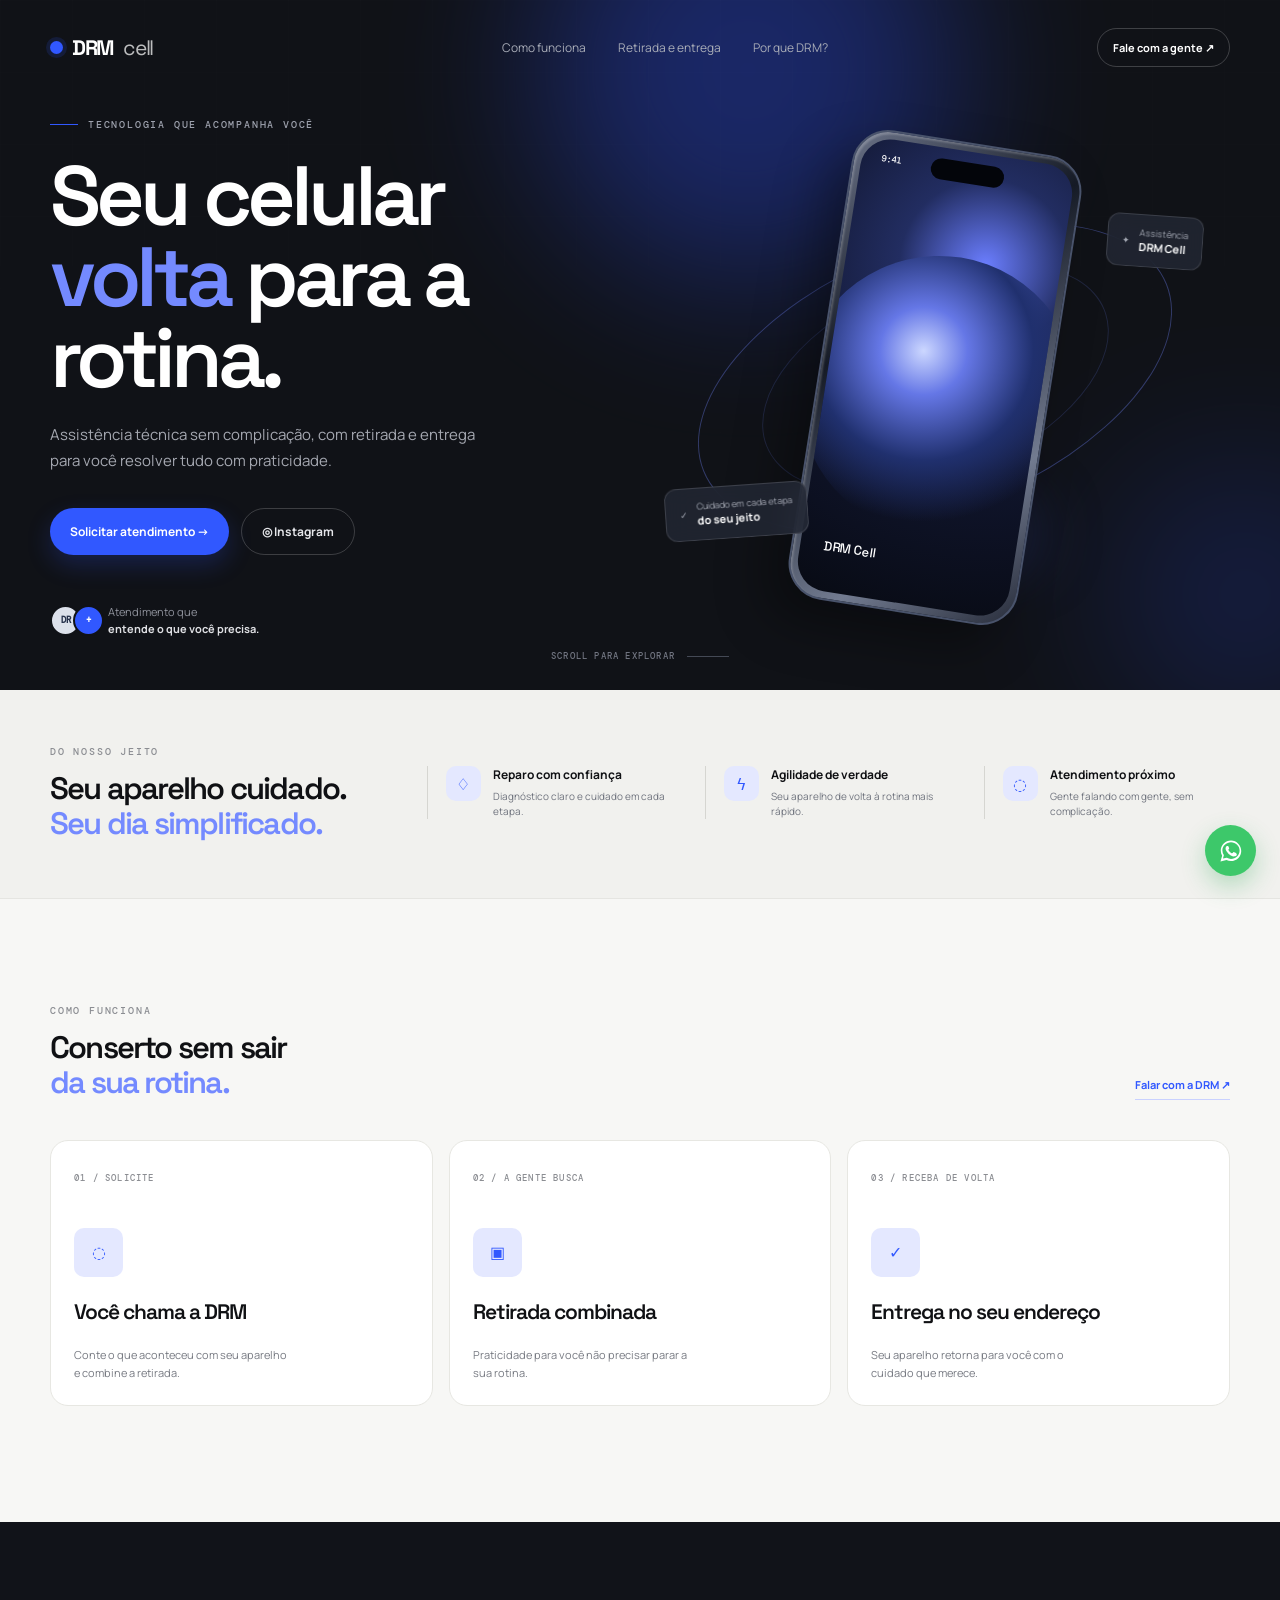
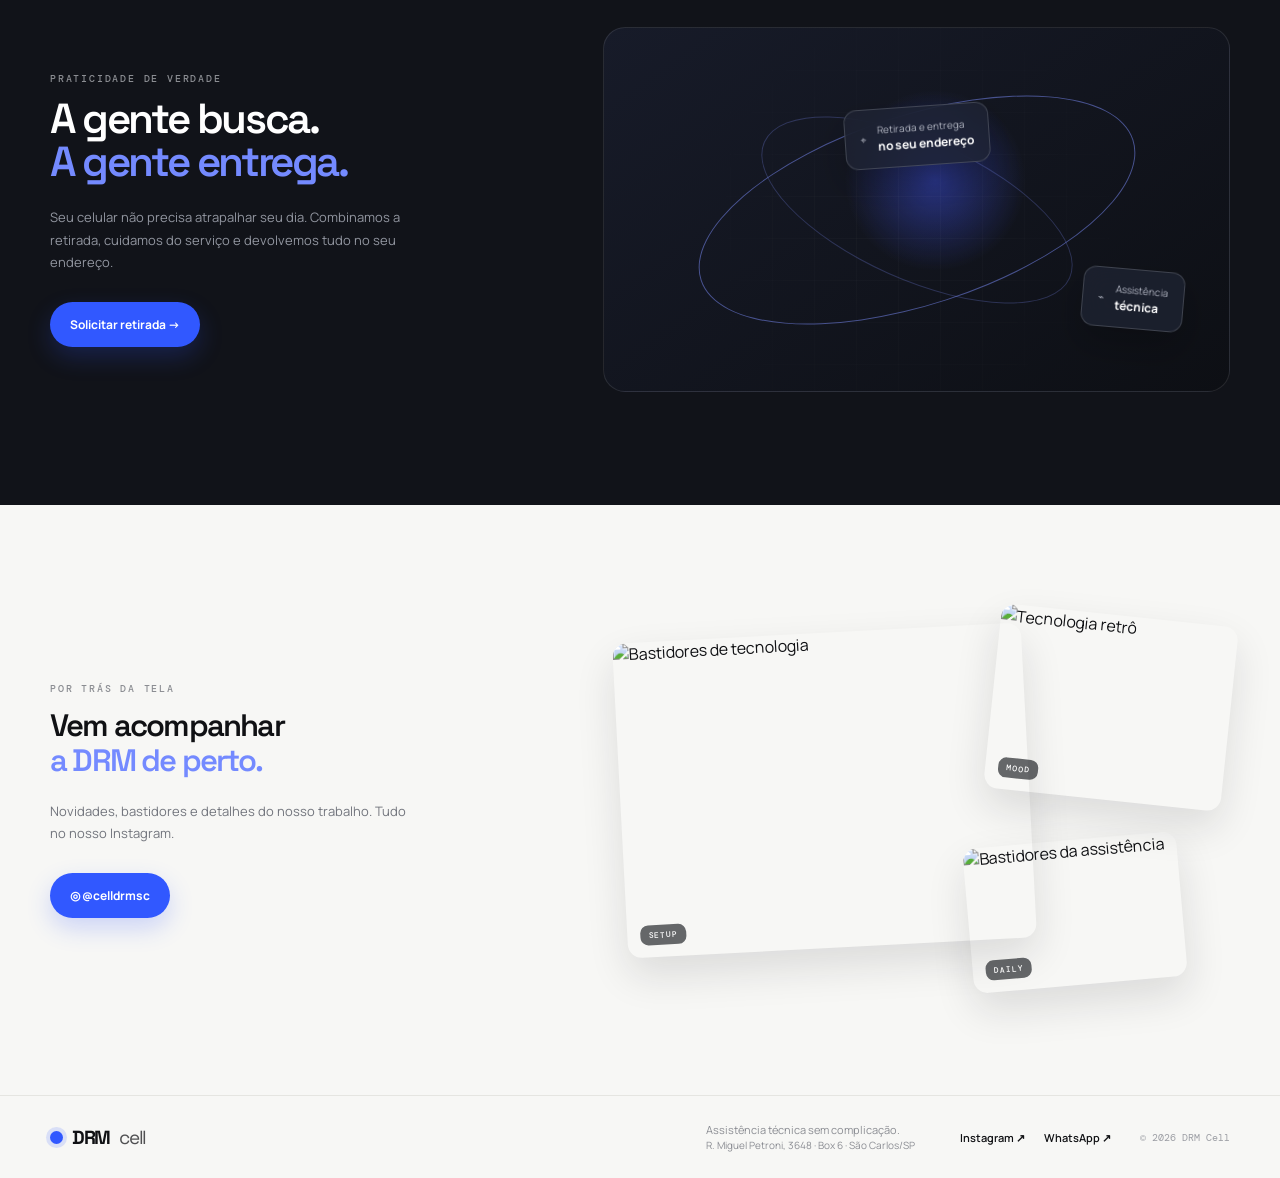
==== index.html @ ea6cbd19 "Site institucional da DRM Cell Co-Authored-By: Claude Sonnet 5.5 <noreply@anthropic.com>" ====
<!doctype html>
<html lang="pt-BR">
<head>
  <meta charset="utf-8" />
  <meta name="viewport" content="width=device-width, initial-scale=1" />
  <meta name="theme-color" content="#101217" />
  <meta name="description" content="DRM Cell Assistência Técnica: conserto de celulares com retirada e entrega no seu endereço, em São Carlos/SP." />
  <link rel="icon" href="data:image/svg+xml,%3Csvg xmlns='http://www.w3.org/2000/svg' viewBox='0 0 64 64'%3E%3Crect width='64' height='64' rx='16' fill='%23101217'/%3E%3Ccircle cx='32' cy='32' r='11' fill='%233158ff'/%3E%3C/svg%3E" />
  <title>DRM Cell — Assistência técnica sem complicação</title>
  <style>
    @import url('https://fonts.googleapis.com/css2?family=DM+Mono:wght@400;500&family=Manrope:wght@400;500;600;700;800&family=Space+Grotesk:wght@400;500;600;700&display=swap');
    :root{--ink:#101114;--muted:#70747e;--paper:#f7f7f5;--line:#e5e5e1;--blue:#3158ff;--blue2:#748aff;--night:#111319;--r:18px}
    *{box-sizing:border-box}html{scroll-behavior:smooth}body{margin:0;color:var(--ink);background:var(--paper);font-family:Manrope,sans-serif;-webkit-font-smoothing:antialiased}a{color:inherit;text-decoration:none}.wrap{width:min(1180px,calc(100% - 64px));margin:auto}.header{position:absolute;z-index:5;inset:0 0 auto;padding:28px 0;color:#fff}.header-inner,.footer-inner{display:flex;align-items:center;justify-content:space-between}.brand{display:flex;align-items:center;gap:9px;font:700 21px 'Space Grotesk';letter-spacing:-1.3px}.brand i{width:13px;height:13px;background:var(--blue);border-radius:50%;box-shadow:0 0 0 4px #3158ff26}.brand span{font-weight:400;opacity:.72}.nav{display:flex;gap:32px;margin-left:80px;color:#a8acb7;font-size:12px}.nav a:hover{color:#fff}.head-btn,.btn{display:inline-flex;align-items:center;gap:9px;border-radius:999px;font-weight:700}.head-btn{padding:11px 15px;border:1px solid #ffffff33;font-size:11px}.head-btn:hover{background:#ffffff14}.hero{position:relative;min-height:690px;background:#101217;color:#fff;overflow:hidden}.hero:after{content:"";position:absolute;inset:0;z-index:0;opacity:.22;background-image:linear-gradient(#ffffff08 1px,transparent 1px),linear-gradient(90deg,#ffffff08 1px,transparent 1px);background-size:72px 72px;mask-image:linear-gradient(#000,transparent 88%)}.glow{position:absolute;border-radius:50%;filter:blur(80px);background:#2e51ff;opacity:.34}.glow.one{width:420px;height:420px;top:-140px;left:42%}.glow.two{width:270px;height:270px;right:-100px;bottom:-40px;opacity:.18}.hero-grid{position:relative;z-index:1;display:grid;grid-template-columns:1fr 1fr;align-items:center;min-height:690px;padding-top:65px}.hero-copy{max-width:535px}.eyebrow,.kicker{display:flex;align-items:center;gap:10px;color:#9da1ad;font:500 10px 'DM Mono';letter-spacing:1.8px;text-transform:uppercase}.eyebrow:before{content:"";width:28px;height:1px;background:var(--blue)}h1{margin:25px 0 22px;font:600 clamp(54px,7vw,84px)/.97 'Space Grotesk';letter-spacing:-5px}em{color:var(--blue2);font-style:normal}.lead{max-width:430px;color:#a5a8b1;font-size:15px;line-height:1.75}.actions{display:flex;gap:12px;margin-top:34px}.btn{padding:14px 20px;font-size:12px;transition:.2s}.btn:hover{transform:translateY(-2px)}.primary{color:#fff;background:var(--blue);box-shadow:0 10px 25px #3158ff38}.primary:hover{background:#2442ce}.ghost{border:1px solid #ffffff30;color:#e5e6ea}.ghost:hover{background:#ffffff12}.proof{display:flex;align-items:center;gap:12px;margin-top:48px;color:#8f929c;font-size:11px;line-height:1.55}.proof strong{color:#dedfe3}.proof-circles{display:flex}.proof-circles b{display:grid;place-items:center;width:31px;height:31px;margin-right:-8px;border:2px solid #101217;border-radius:50%;background:#dce1eb;color:#27334d;font:700 9px 'DM Mono'}.proof-circles b+b{background:var(--blue);color:#fff}.device-area{position:relative;height:570px;display:grid;place-items:center}.ring{position:absolute;border:1px solid #7387ff59;border-radius:50%;transform:rotate(-22deg)}.ring.outer{width:500px;height:265px}.ring.inner{width:365px;height:200px;border-color:#7387ff2b}.device-shadow{position:absolute;width:200px;height:50px;bottom:105px;border-radius:50%;background:#283376;filter:blur(33px)}.device{position:relative;z-index:2;width:232px;height:475px;padding:7px;border:2px solid #49536b;border-radius:37px;background:linear-gradient(135deg,#6a7287,#151a25 35%,#727b90 75%,#282d3b);box-shadow:-20px 25px 50px #00000059,inset 2px 2px 2px #ffffff33;transform:rotate(9deg)}.screen{height:100%;position:relative;overflow:hidden;border-radius:30px;background:radial-gradient(circle at 65% 24%,#6b7eff 0,#222d61 23%,#10152d 55%,#080b14 100%)}.island{position:absolute;z-index:2;top:11px;left:50%;width:74px;height:21px;border-radius:20px;background:#03050a;transform:translateX(-50%)}.screen-time{position:absolute;z-index:2;top:14px;left:20px;font:500 9px 'DM Mono'}.orb{position:absolute;width:280px;height:280px;top:106px;left:-26px;border-radius:50%;background:radial-gradient(circle at 42% 35%,#ccd7ff 0,#6577e6 18%,#20306e 45%,transparent 70%)}.caption{position:absolute;z-index:2;bottom:37px;left:23px;font:500 13px 'Space Grotesk'}.float{position:absolute;z-index:3;display:flex;align-items:center;gap:9px;padding:11px 14px;border:1px solid #ffffff21;border-radius:12px;background:#232836bf;backdrop-filter:blur(14px);color:#a2a6b1;font-size:9px;line-height:1.45}.float strong{color:#fff;font-size:11px}.float.top{top:122px;right:27px;transform:rotate(4deg)}.float.bottom{bottom:125px;left:25px;transform:rotate(-4deg)}.scroll{position:absolute;z-index:2;bottom:28px;left:50%;display:flex;align-items:center;gap:12px;color:#717581;font:500 9px 'DM Mono';letter-spacing:1.2px;text-transform:uppercase;transform:translateX(-50%)}.scroll:after{content:"";width:42px;height:1px;background:#444955}.trust{padding:55px 0 58px;background:#f1f1ee;border-bottom:1px solid var(--line)}.trust-grid{display:grid;grid-template-columns:1.4fr repeat(3,1fr);gap:32px;align-items:center}.kicker{color:#8b8d92}.trust h2,.section h2,.insta h2{margin:13px 0 0;font:600 31px/1.12 'Space Grotesk';letter-spacing:-1.8px}.trust-item{display:flex;gap:12px;border-left:1px solid #d6d6d1;padding-left:18px}.icon{display:grid;place-items:center;flex:none;width:35px;height:35px;border-radius:10px;background:#e4e8ff;color:var(--blue)}.trust-item strong{display:block;font-size:12px}.trust-item p{margin:6px 0 0;color:var(--muted);font-size:10px;line-height:1.5}.section{padding:105px 0 116px}.heading{display:flex;align-items:flex-end;justify-content:space-between;margin-bottom:40px}.link{display:flex;align-items:center;gap:8px;color:var(--blue);font-size:11px;font-weight:700;border-bottom:1px solid #c9d1ff;padding-bottom:7px}.steps{display:grid;grid-template-columns:repeat(3,1fr);gap:16px}.step{min-height:260px;padding:23px;border:1px solid #e7e7e2;border-radius:var(--r);background:#fff;transition:.25s}.step:hover{transform:translateY(-5px);box-shadow:0 18px 40px #1a1d2614}.step small{color:#8b8d92;font:500 9px 'DM Mono';letter-spacing:1.2px;text-transform:uppercase}.step .icon{margin:42px 0 21px;width:49px;height:49px}.step h3{font:600 21px 'Space Grotesk';letter-spacing:-1px}.step p{max-width:220px;margin:8px 0 0;color:#777a82;font-size:11px;line-height:1.65}.delivery{padding:105px 0 113px;background:var(--night);color:#fff}.delivery-grid{display:grid;grid-template-columns:.86fr 1.14fr;gap:80px;align-items:center}.delivery h2{margin:13px 0 0;font:600 42px/1.02 'Space Grotesk';letter-spacing:-2.4px}.delivery p{max-width:365px;margin:22px 0 28px;color:#9296a0;font-size:13px;line-height:1.75}.visual{position:relative;height:365px;overflow:hidden;border:1px solid #ffffff1a;border-radius:22px;background:radial-gradient(circle at 53% 42%,#4358ff73,transparent 23%),linear-gradient(145deg,#171b29,#0d0f14)}.visual:after{content:"";position:absolute;inset:0;opacity:.36;background-image:linear-gradient(#ffffff14 1px,transparent 1px),linear-gradient(90deg,#ffffff14 1px,transparent 1px);background-size:42px 42px;mask-image:radial-gradient(circle at center,#000,transparent 73%)}.orbit{position:absolute;z-index:1;left:50%;top:50%;border:1px solid #7f8fff80;border-radius:50%;transform:translate(-50%,-50%) rotate(-18deg)}.orbit.a{width:455px;height:190px}.orbit.b{width:335px;height:140px;border-color:#7f8fff40;transform:translate(-50%,-50%) rotate(24deg)}.delivery-card{position:absolute;z-index:2;display:flex;align-items:center;gap:11px;padding:13px 15px;border:1px solid #ffffff29;border-radius:13px;background:#1e2333c7;backdrop-filter:blur(15px);color:#aeb2be;font-size:10px;line-height:1.45;box-shadow:0 16px 35px #0003}.delivery-card strong{color:#fff;font-size:12px}.delivery-card.main{top:78px;left:50%;transform:translateX(-50%) rotate(-4deg)}.delivery-card.small{right:45px;bottom:62px;transform:rotate(5deg)}.insta{padding:110px 0}.insta-grid{display:grid;grid-template-columns:.9fr 1.1fr;gap:70px;align-items:center}.insta p{max-width:360px;margin:22px 0 28px;color:#72757d;font-size:13px;line-height:1.75}.mosaic{position:relative;height:370px}.mosaic div{position:absolute;overflow:hidden;border-radius:14px;box-shadow:0 18px 40px #1619231f}.mosaic img{width:100%;height:100%;object-fit:cover}.mosaic span{position:absolute;left:13px;bottom:12px;padding:5px 8px;border-radius:8px;background:#111319a1;color:#fff;font:500 8px 'DM Mono';text-transform:uppercase;letter-spacing:1px}.m1{width:67%;height:315px;left:0;top:18px;transform:rotate(-3deg)}.m2{width:39%;height:185px;right:0;top:0;transform:rotate(6deg)}.m3{width:35%;height:145px;right:8%;bottom:0;transform:rotate(-5deg)}.footer{padding:26px 0;border-top:1px solid var(--line)}.footer .brand{color:var(--ink);font-size:19px}.footer-copy{margin-left:auto;margin-right:45px;color:#8b8d93;font-size:11px}.footer-copy span{font-size:10px}.footer-links{display:flex;gap:19px;font-size:11px;font-weight:600}.footer-links a:hover{color:var(--blue)}.year{margin-left:29px;color:#9c9ea4;font:10px 'DM Mono'}.whatsapp{position:fixed;z-index:10;right:24px;bottom:24px;display:grid;place-items:center;width:51px;height:51px;border-radius:50%;background:#3dc86a;color:#fff;box-shadow:0 10px 24px #29a5504d;transition:.2s}.whatsapp:hover{transform:scale(1.08)}@media(max-width:900px){.wrap{width:min(100% - 40px,680px)}.nav{display:none}.hero,.hero-grid{min-height:1000px}.hero-grid{grid-template-columns:1fr;padding-top:110px}.device-area{height:500px;margin-top:-5px}.trust-grid{grid-template-columns:1fr 1fr}.trust-intro{grid-column:1/-1}.steps{grid-template-columns:1fr 1fr}.step:last-child{grid-column:1/-1}.delivery-grid,.insta-grid{grid-template-columns:1fr;gap:40px}.visual{max-width:600px}.mosaic{max-width:580px}}@media(max-width:700px){.wrap{width:calc(100% - 32px)}.header{padding:20px 0}.head-btn{padding:9px 11px;font-size:10px}.hero,.hero-grid{min-height:880px}.hero-grid{padding-top:90px}h1{font-size:54px;letter-spacing:-3.7px}.lead{font-size:13px}.actions{flex-wrap:wrap}.device-area{height:395px;margin-top:8px}.device{width:182px;height:372px;border-radius:29px}.screen{border-radius:23px}.ring.outer{width:360px;height:200px}.ring.inner{width:275px;height:150px}.float.top{right:0;top:45px}.float.bottom{left:0;bottom:55px}.scroll{display:none}.trust-grid,.steps{grid-template-columns:1fr}.trust-intro,.step:last-child{grid-column:auto}.trust-item{border-left:0;border-top:1px solid #d6d6d1;padding:15px 0 0}.section,.delivery,.insta{padding:76px 0}.heading{align-items:flex-start;flex-direction:column;gap:21px}.delivery h2{font-size:35px}.visual{height:300px}.orbit.a{width:390px}.orbit.b{width:290px}.delivery-card.main{top:62px}.delivery-card.small{right:17px;bottom:45px}.mosaic{height:290px}.m1{height:245px}.m2{height:145px}.m3{height:115px}.footer-inner{flex-wrap:wrap;gap:17px}.footer-copy{order:3;width:100%;margin:0}.footer-links{margin-left:auto}.year{margin-left:0}.whatsapp{right:16px;bottom:16px}}
  .reveal{opacity:0;transform:translateY(24px);transition:opacity .7s ease,transform .7s ease}.reveal.in{opacity:1;transform:none}.hero-copy>*{animation:rise .8s both}.hero-copy>*:nth-child(2){animation-delay:.1s}.hero-copy>*:nth-child(3){animation-delay:.2s}.hero-copy>*:nth-child(4){animation-delay:.3s}.device{animation:bob 6s ease-in-out infinite}@keyframes rise{from{opacity:0;transform:translateY(22px)}}@keyframes bob{50%{transform:rotate(9deg) translateY(-12px)}}:focus-visible{outline:3px solid var(--blue2);outline-offset:3px}@media(prefers-reduced-motion:reduce){html{scroll-behavior:auto}.reveal{opacity:1;transform:none;transition:none}.hero-copy>*,.device{animation:none}}
  </style>
</head>
<body>
  <header class="header"><div class="wrap header-inner"><a class="brand" href="#inicio" aria-label="DRM Cell"><i></i>DRM<span>cell</span></a><nav class="nav"><a href="#como-funciona">Como funciona</a><a href="#retirada">Retirada e entrega</a><a href="#sobre">Por que DRM?</a></nav><a class="head-btn" href="https://wa.me/5516996464922?text=Ol%C3%A1%20DRM%20Cell%2C%20quero%20saber%20mais%20sobre%20um%20servi%C3%A7o%20ou%20aparelho." target="_blank" rel="noopener">Fale com a gente ↗</a></div></header>
  <main>
    <section class="hero" id="inicio"><div class="glow one"></div><div class="glow two"></div><div class="wrap hero-grid"><div class="hero-copy"><div class="eyebrow">Tecnologia que acompanha você</div><h1>Seu celular<br><em>volta</em> para a<br>rotina.</h1><p class="lead">Assistência técnica sem complicação, com retirada e entrega para você resolver tudo com praticidade.</p><div class="actions"><a class="btn primary" href="https://wa.me/5516996464922?text=Ol%C3%A1%20DRM%20Cell%2C%20quero%20saber%20mais%20sobre%20um%20servi%C3%A7o%20ou%20aparelho." target="_blank" rel="noopener">Solicitar atendimento →</a><a class="btn ghost" href="https://www.instagram.com/celldrmsc/" target="_blank" rel="noopener">◎ Instagram</a></div><div class="proof"><div class="proof-circles"><b>DR</b><b>+</b></div><span>Atendimento que<br><strong>entende o que você precisa.</strong></span></div></div><div class="device-area"><div class="ring outer"></div><div class="ring inner"></div><div class="device-shadow"></div><div class="device"><div class="screen"><div class="island"></div><span class="screen-time">9:41</span><div class="orb"></div><span class="caption">DRM Cell</span></div></div><div class="float top">✦ <span>Assistência<br><strong>DRM Cell</strong></span></div><div class="float bottom">✓ <span>Cuidado em cada etapa<br><strong>do seu jeito</strong></span></div></div></div><div class="scroll">Scroll para explorar</div></section>
    <section class="trust" id="sobre"><div class="wrap trust-grid"><div class="trust-intro"><div class="kicker">Do nosso jeito</div><h2>Seu aparelho cuidado.<br><em>Seu dia simplificado.</em></h2></div><div class="trust-item reveal"><span class="icon">♢</span><div><strong>Reparo com confiança</strong><p>Diagnóstico claro e cuidado em cada etapa.</p></div></div><div class="trust-item reveal"><span class="icon">ϟ</span><div><strong>Agilidade de verdade</strong><p>Seu aparelho de volta à rotina mais rápido.</p></div></div><div class="trust-item reveal"><span class="icon">◌</span><div><strong>Atendimento próximo</strong><p>Gente falando com gente, sem complicação.</p></div></div></div></section>
    <section class="section" id="como-funciona"><div class="wrap"><div class="heading reveal"><div><div class="kicker">Como funciona</div><h2>Conserto sem sair<br><em>da sua rotina.</em></h2></div><a class="link" href="https://wa.me/5516996464922?text=Ol%C3%A1%20DRM%20Cell%2C%20quero%20saber%20mais%20sobre%20um%20servi%C3%A7o%20ou%20aparelho." target="_blank" rel="noopener">Falar com a DRM ↗</a></div><div class="steps"><article class="step reveal"><small>01 / Solicite</small><span class="icon">◌</span><h3>Você chama a DRM</h3><p>Conte o que aconteceu com seu aparelho e combine a retirada.</p></article><article class="step reveal"><small>02 / A gente busca</small><span class="icon">▣</span><h3>Retirada combinada</h3><p>Praticidade para você não precisar parar a sua rotina.</p></article><article class="step reveal"><small>03 / Receba de volta</small><span class="icon">✓</span><h3>Entrega no seu endereço</h3><p>Seu aparelho retorna para você com o cuidado que merece.</p></article></div></div></section>
    <section class="delivery" id="retirada"><div class="wrap delivery-grid"><div><div class="kicker">Praticidade de verdade</div><h2>A gente busca.<br><em>A gente entrega.</em></h2><p>Seu celular não precisa atrapalhar seu dia. Combinamos a retirada, cuidamos do serviço e devolvemos tudo no seu endereço.</p><a class="btn primary" href="https://wa.me/5516996464922?text=Ol%C3%A1%20DRM%20Cell%2C%20quero%20saber%20mais%20sobre%20um%20servi%C3%A7o%20ou%20aparelho." target="_blank" rel="noopener">Solicitar retirada →</a></div><div class="visual reveal"><div class="orbit a"></div><div class="orbit b"></div><div class="delivery-card main">⌖ <span>Retirada e entrega<br><strong>no seu endereço</strong></span></div><div class="delivery-card small">⌁ <span>Assistência<br><strong>técnica</strong></span></div></div></div></section>
    <section class="insta"><div class="wrap insta-grid"><div><div class="kicker">Por trás da tela</div><h2>Vem acompanhar<br><em>a DRM de perto.</em></h2><p>Novidades, bastidores e detalhes do nosso trabalho. Tudo no nosso Instagram.</p><a class="btn primary" href="https://www.instagram.com/celldrmsc/" target="_blank" rel="noopener">◎ @celldrmsc</a></div><div class="mosaic reveal"><div class="m1"><img src="https://images.unsplash.com/photo-1517336714731-489689fd1ca8?auto=format&fit=crop&w=800&q=85" alt="Bastidores de tecnologia"><span>setup</span></div><div class="m2"><img src="https://images.unsplash.com/photo-1550745165-9bc0b252726f?auto=format&fit=crop&w=500&q=85" alt="Tecnologia retrô"><span>mood</span></div><div class="m3"><img src="https://images.unsplash.com/photo-1551817958-d9d86fb29431?auto=format&fit=crop&w=500&q=85" alt="Bastidores da assistência"><span>daily</span></div></div></div></section>
  </main>
  <footer class="footer"><div class="wrap footer-inner"><a class="brand" href="#inicio"><i></i>DRM<span>cell</span></a><div class="footer-copy">Assistência técnica sem complicação.<br><span>R. Miguel Petroni, 3648 · Box 6 · São Carlos/SP</span></div><div class="footer-links"><a href="https://www.instagram.com/celldrmsc/" target="_blank" rel="noopener">Instagram ↗</a><a href="https://wa.me/5516996464922?text=Ol%C3%A1%20DRM%20Cell%2C%20quero%20saber%20mais%20sobre%20um%20servi%C3%A7o%20ou%20aparelho." target="_blank" rel="noopener">WhatsApp ↗</a></div><span class="year">© 2026 DRM Cell</span></div></footer>
  <a class="whatsapp" href="https://wa.me/5516996464922?text=Ol%C3%A1%20DRM%20Cell%2C%20quero%20saber%20mais%20sobre%20um%20servi%C3%A7o%20ou%20aparelho." target="_blank" rel="noopener" aria-label="Falar com a DRM Cell pelo WhatsApp"><svg viewBox="0 0 32 32" width="26" height="26" fill="currentColor" aria-hidden="true"><path d="M16 3C9 3 3.4 8.6 3.4 15.5c0 2.3.6 4.4 1.7 6.3L3 29l7.4-1.9a12.5 12.5 0 0 0 5.6 1.3c6.9 0 12.6-5.6 12.6-12.5S22.9 3 16 3zm0 22.8c-1.8 0-3.6-.5-5.1-1.400l-.4-.2-4.400 1.100 1.200-4.300-.3-.4a10.200 10.200 0 0 1-1.600-5.500C5.400 9.800 10.200 5.200 16 5.200s10.600 4.600 10.600 10.300S21.800 25.800 16 25.800zm5.800-7.600c-.3-.2-1.900-.9-2.200-1s-.5-.2-.7.200c-.2.300-.8 1-1 1.200-.2.200-.4.200-.7.100-.3-.2-1.400-.5-2.600-1.600-1-.9-1.600-1.900-1.800-2.200-.2-.3 0-.5.100-.7l.5-.6c.1-.2.200-.3.300-.5.100-.2 0-.4 0-.6-.1-.2-.7-1.700-1-2.300-.3-.6-.5-.5-.7-.5h-.6c-.2 0-.6.100-.9.400-.3.300-1.200 1.200-1.200 2.900s1.200 3.400 1.400 3.600c.2.200 2.400 3.700 5.800 5.100.8.400 1.500.6 2 .8.800.3 1.600.2 2.200.1.700-.1 1.900-.8 2.200-1.500.3-.7.3-1.400.2-1.500-.1-.1-.3-.2-.6-.4z"/></svg></a>
  <script>
  const io=new IntersectionObserver(es=>es.forEach(e=>{if(e.isIntersecting){e.target.classList.add('in');io.unobserve(e.target)}}),{threshold:.15});
  document.querySelectorAll('.reveal').forEach(el=>io.observe(el));
</script>
  <!-- Substitua a marca tipográfica provisória pelo logo oficial da DRM Cell quando disponível. -->
</body>
</html>
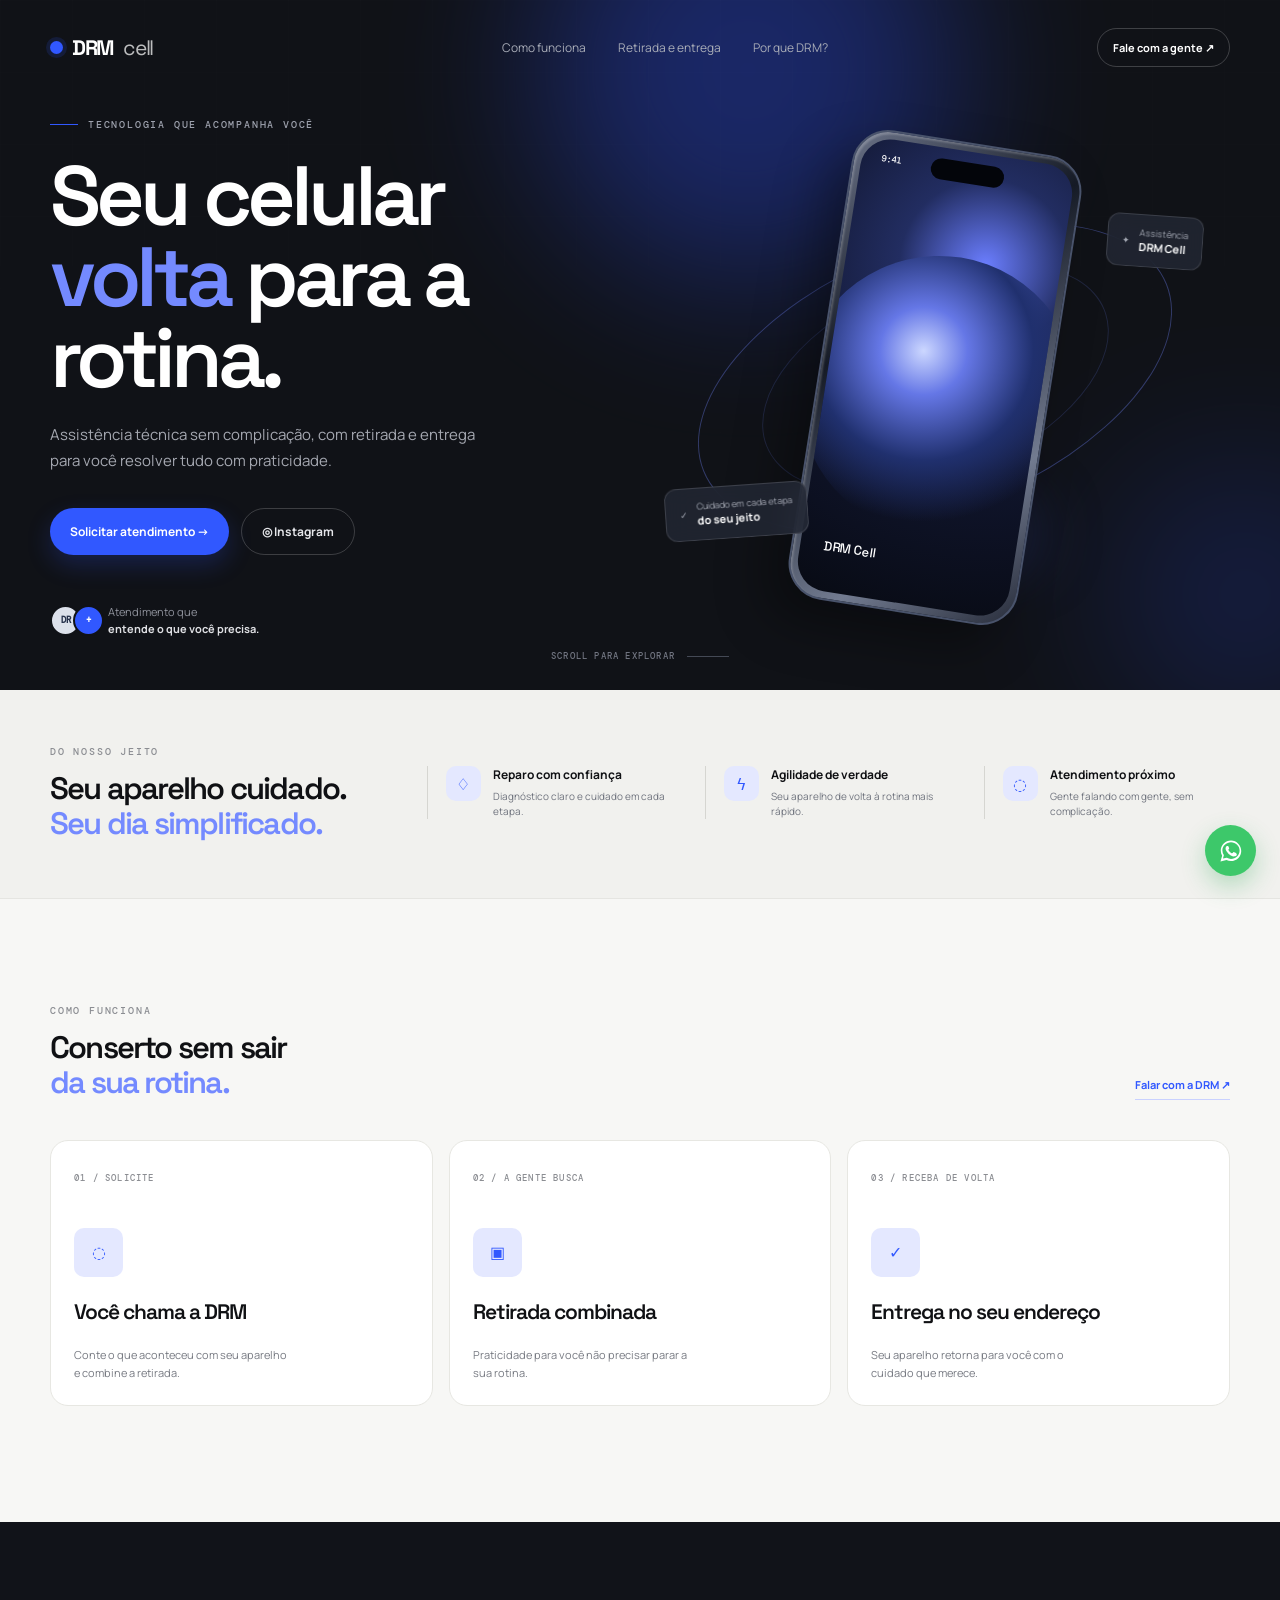
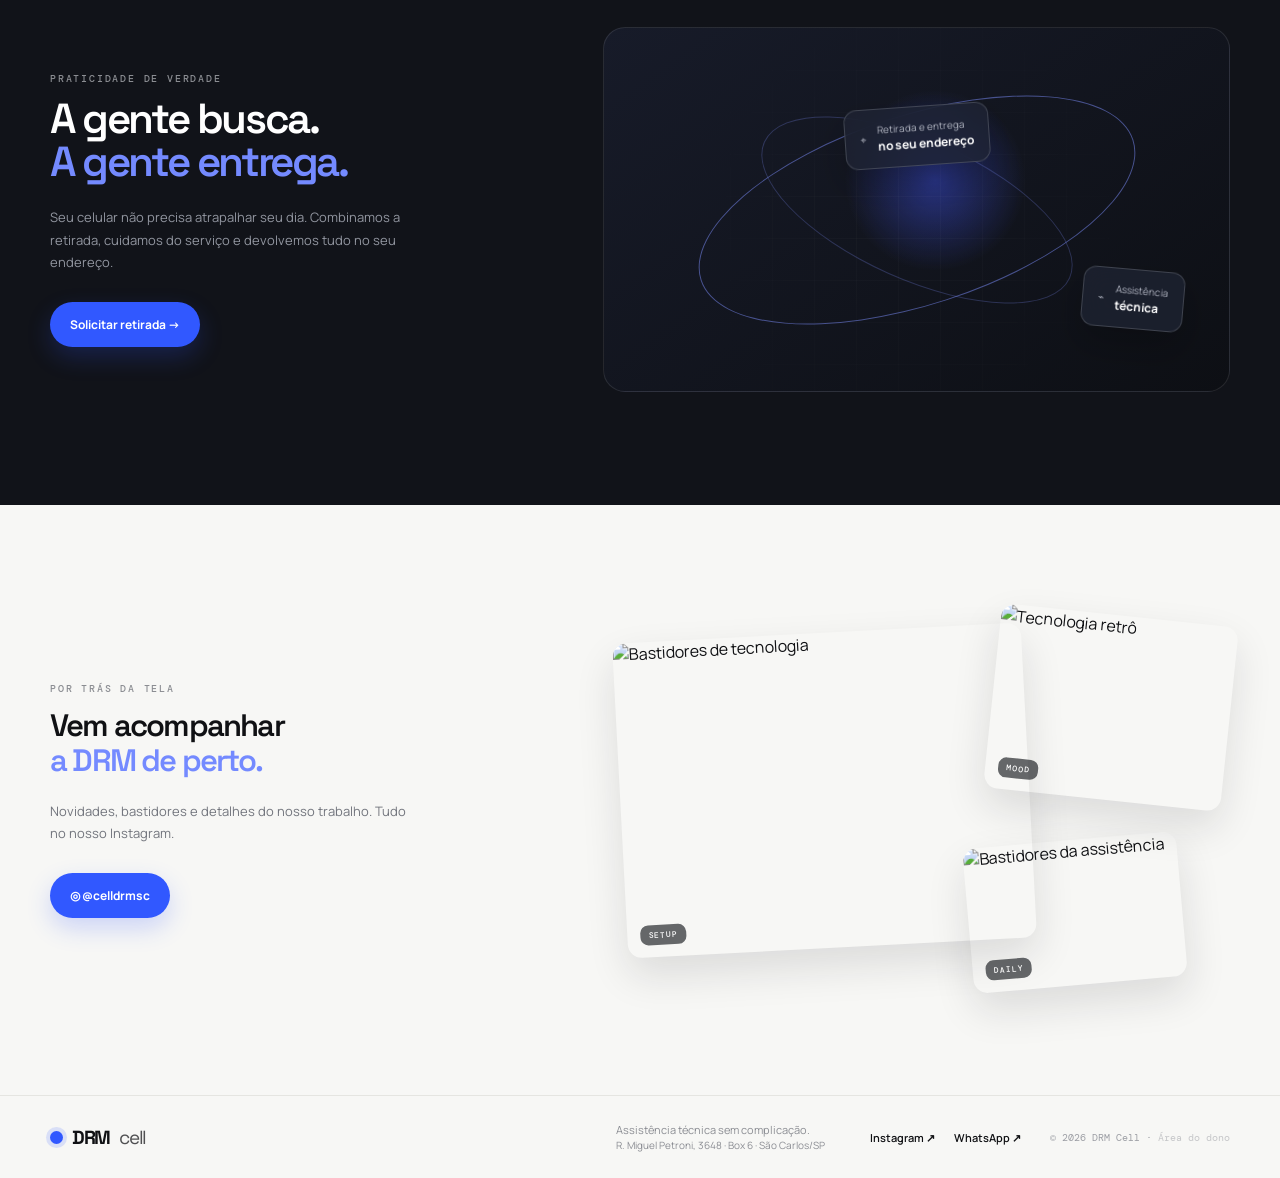
==== commit dbf5ed59: "Adiciona calculadora de taxas com login do proprietario (Supabase Auth) Co-Authored-By: Claude Sonne" ====
--- a/index.html
+++ b/index.html
@@ -23,7 +23,7 @@
     <section class="delivery" id="retirada"><div class="wrap delivery-grid"><div><div class="kicker">Praticidade de verdade</div><h2>A gente busca.<br><em>A gente entrega.</em></h2><p>Seu celular não precisa atrapalhar seu dia. Combinamos a retirada, cuidamos do serviço e devolvemos tudo no seu endereço.</p><a class="btn primary" href="https://wa.me/5516996464922?text=Ol%C3%A1%20DRM%20Cell%2C%20quero%20saber%20mais%20sobre%20um%20servi%C3%A7o%20ou%20aparelho." target="_blank" rel="noopener">Solicitar retirada →</a></div><div class="visual reveal"><div class="orbit a"></div><div class="orbit b"></div><div class="delivery-card main">⌖ <span>Retirada e entrega<br><strong>no seu endereço</strong></span></div><div class="delivery-card small">⌁ <span>Assistência<br><strong>técnica</strong></span></div></div></div></section>
     <section class="insta"><div class="wrap insta-grid"><div><div class="kicker">Por trás da tela</div><h2>Vem acompanhar<br><em>a DRM de perto.</em></h2><p>Novidades, bastidores e detalhes do nosso trabalho. Tudo no nosso Instagram.</p><a class="btn primary" href="https://www.instagram.com/celldrmsc/" target="_blank" rel="noopener">◎ @celldrmsc</a></div><div class="mosaic reveal"><div class="m1"><img src="https://images.unsplash.com/photo-1517336714731-489689fd1ca8?auto=format&fit=crop&w=800&q=85" alt="Bastidores de tecnologia"><span>setup</span></div><div class="m2"><img src="https://images.unsplash.com/photo-1550745165-9bc0b252726f?auto=format&fit=crop&w=500&q=85" alt="Tecnologia retrô"><span>mood</span></div><div class="m3"><img src="https://images.unsplash.com/photo-1551817958-d9d86fb29431?auto=format&fit=crop&w=500&q=85" alt="Bastidores da assistência"><span>daily</span></div></div></div></section>
   </main>
-  <footer class="footer"><div class="wrap footer-inner"><a class="brand" href="#inicio"><i></i>DRM<span>cell</span></a><div class="footer-copy">Assistência técnica sem complicação.<br><span>R. Miguel Petroni, 3648 · Box 6 · São Carlos/SP</span></div><div class="footer-links"><a href="https://www.instagram.com/celldrmsc/" target="_blank" rel="noopener">Instagram ↗</a><a href="https://wa.me/5516996464922?text=Ol%C3%A1%20DRM%20Cell%2C%20quero%20saber%20mais%20sobre%20um%20servi%C3%A7o%20ou%20aparelho." target="_blank" rel="noopener">WhatsApp ↗</a></div><span class="year">© 2026 DRM Cell</span></div></footer>
+  <footer class="footer"><div class="wrap footer-inner"><a class="brand" href="#inicio"><i></i>DRM<span>cell</span></a><div class="footer-copy">Assistência técnica sem complicação.<br><span>R. Miguel Petroni, 3648 · Box 6 · São Carlos/SP</span></div><div class="footer-links"><a href="https://www.instagram.com/celldrmsc/" target="_blank" rel="noopener">Instagram ↗</a><a href="https://wa.me/5516996464922?text=Ol%C3%A1%20DRM%20Cell%2C%20quero%20saber%20mais%20sobre%20um%20servi%C3%A7o%20ou%20aparelho." target="_blank" rel="noopener">WhatsApp ↗</a></div><span class="year">© 2026 DRM Cell · <a href="/calculadora/" rel="nofollow" style="opacity:.55">Área do dono</a></span></div></footer>
   <a class="whatsapp" href="https://wa.me/5516996464922?text=Ol%C3%A1%20DRM%20Cell%2C%20quero%20saber%20mais%20sobre%20um%20servi%C3%A7o%20ou%20aparelho." target="_blank" rel="noopener" aria-label="Falar com a DRM Cell pelo WhatsApp"><svg viewBox="0 0 32 32" width="26" height="26" fill="currentColor" aria-hidden="true"><path d="M16 3C9 3 3.4 8.6 3.4 15.5c0 2.3.6 4.4 1.7 6.3L3 29l7.4-1.9a12.5 12.5 0 0 0 5.6 1.3c6.9 0 12.6-5.6 12.6-12.5S22.9 3 16 3zm0 22.8c-1.8 0-3.6-.5-5.1-1.400l-.4-.2-4.400 1.100 1.200-4.300-.3-.4a10.200 10.200 0 0 1-1.600-5.500C5.400 9.800 10.200 5.200 16 5.200s10.600 4.600 10.600 10.300S21.800 25.800 16 25.800zm5.800-7.600c-.3-.2-1.900-.9-2.200-1s-.5-.2-.7.200c-.2.300-.8 1-1 1.200-.2.200-.4.200-.7.100-.3-.2-1.400-.5-2.600-1.600-1-.9-1.600-1.900-1.800-2.200-.2-.3 0-.5.100-.7l.5-.6c.1-.2.200-.3.300-.5.100-.2 0-.4 0-.6-.1-.2-.7-1.700-1-2.300-.3-.6-.5-.5-.7-.5h-.6c-.2 0-.6.100-.9.400-.3.300-1.200 1.200-1.200 2.900s1.200 3.400 1.400 3.600c.2.200 2.400 3.700 5.800 5.100.8.400 1.500.6 2 .8.800.3 1.600.2 2.200.1.700-.1 1.900-.8 2.200-1.500.3-.7.3-1.400.2-1.500-.1-.1-.3-.2-.6-.4z"/></svg></a>
   <script>
   const io=new IntersectionObserver(es=>es.forEach(e=>{if(e.isIntersecting){e.target.classList.add('in');io.unobserve(e.target)}}),{threshold:.15});
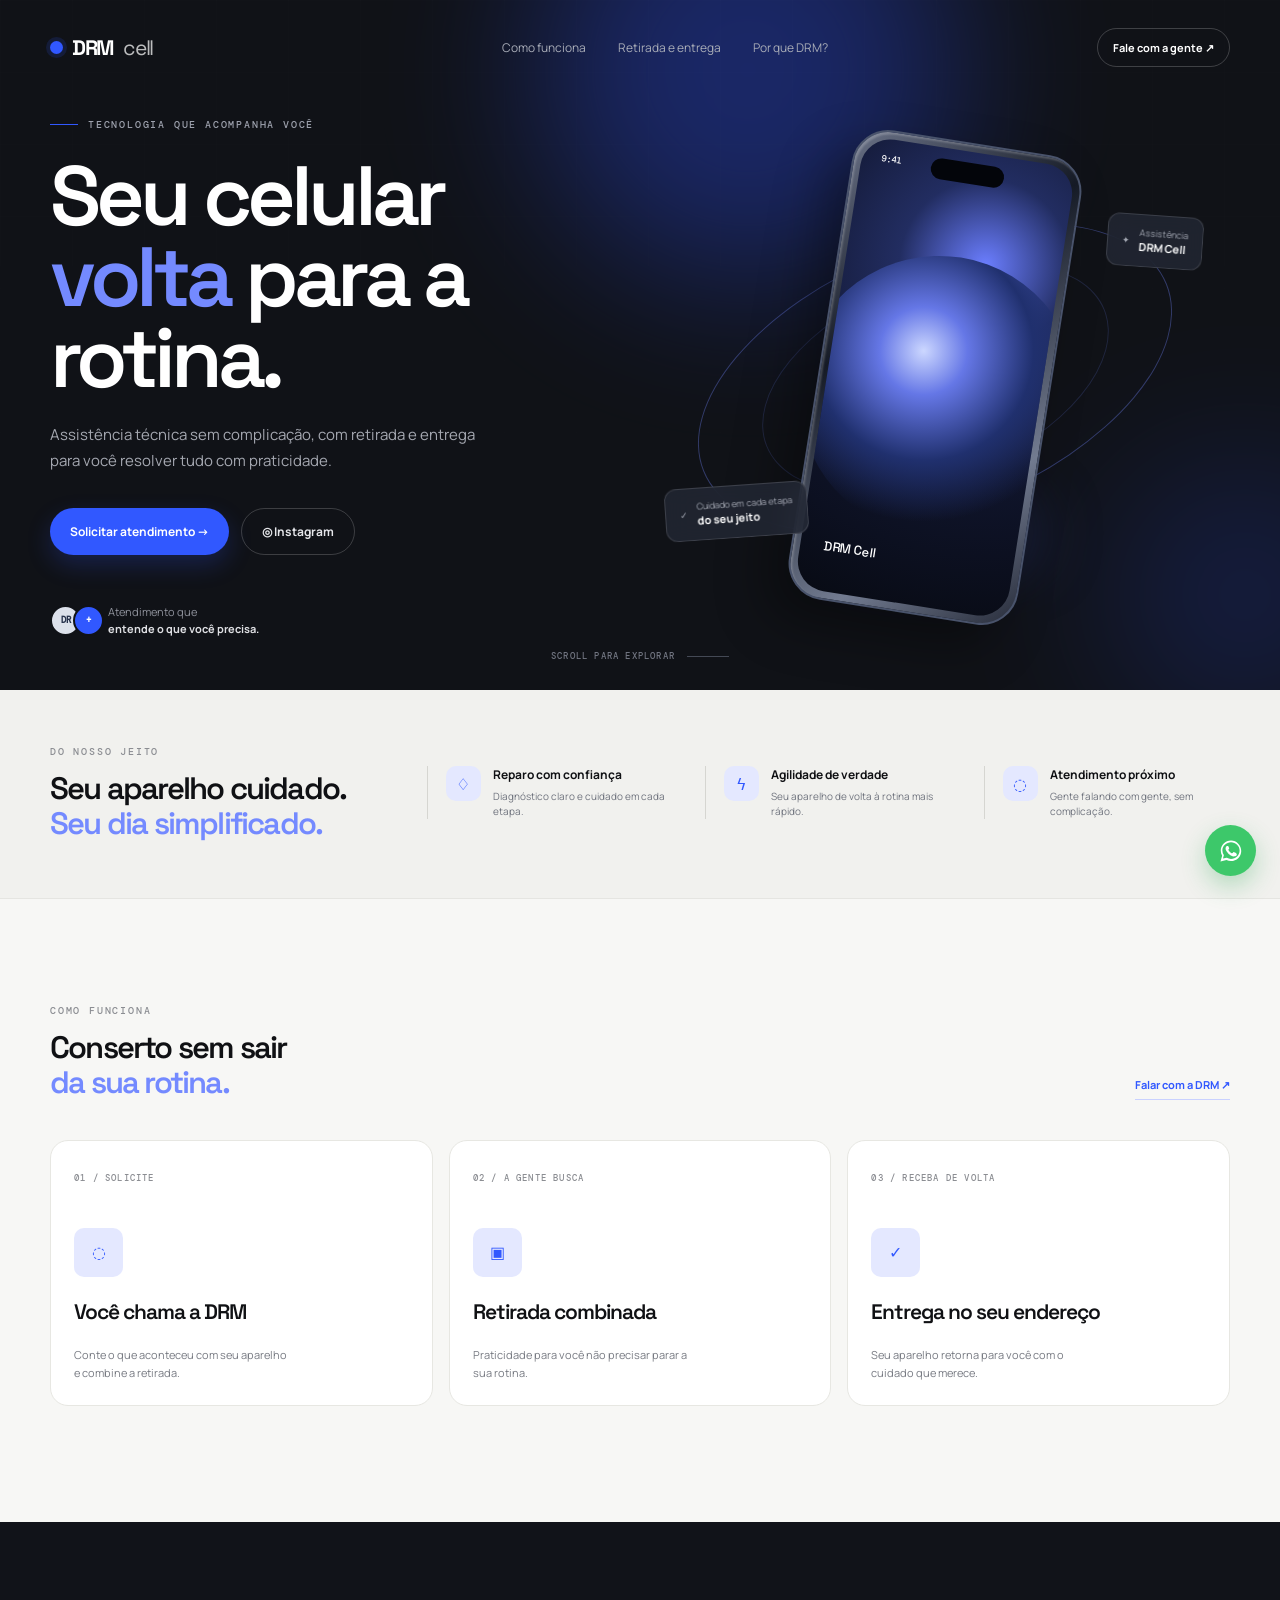
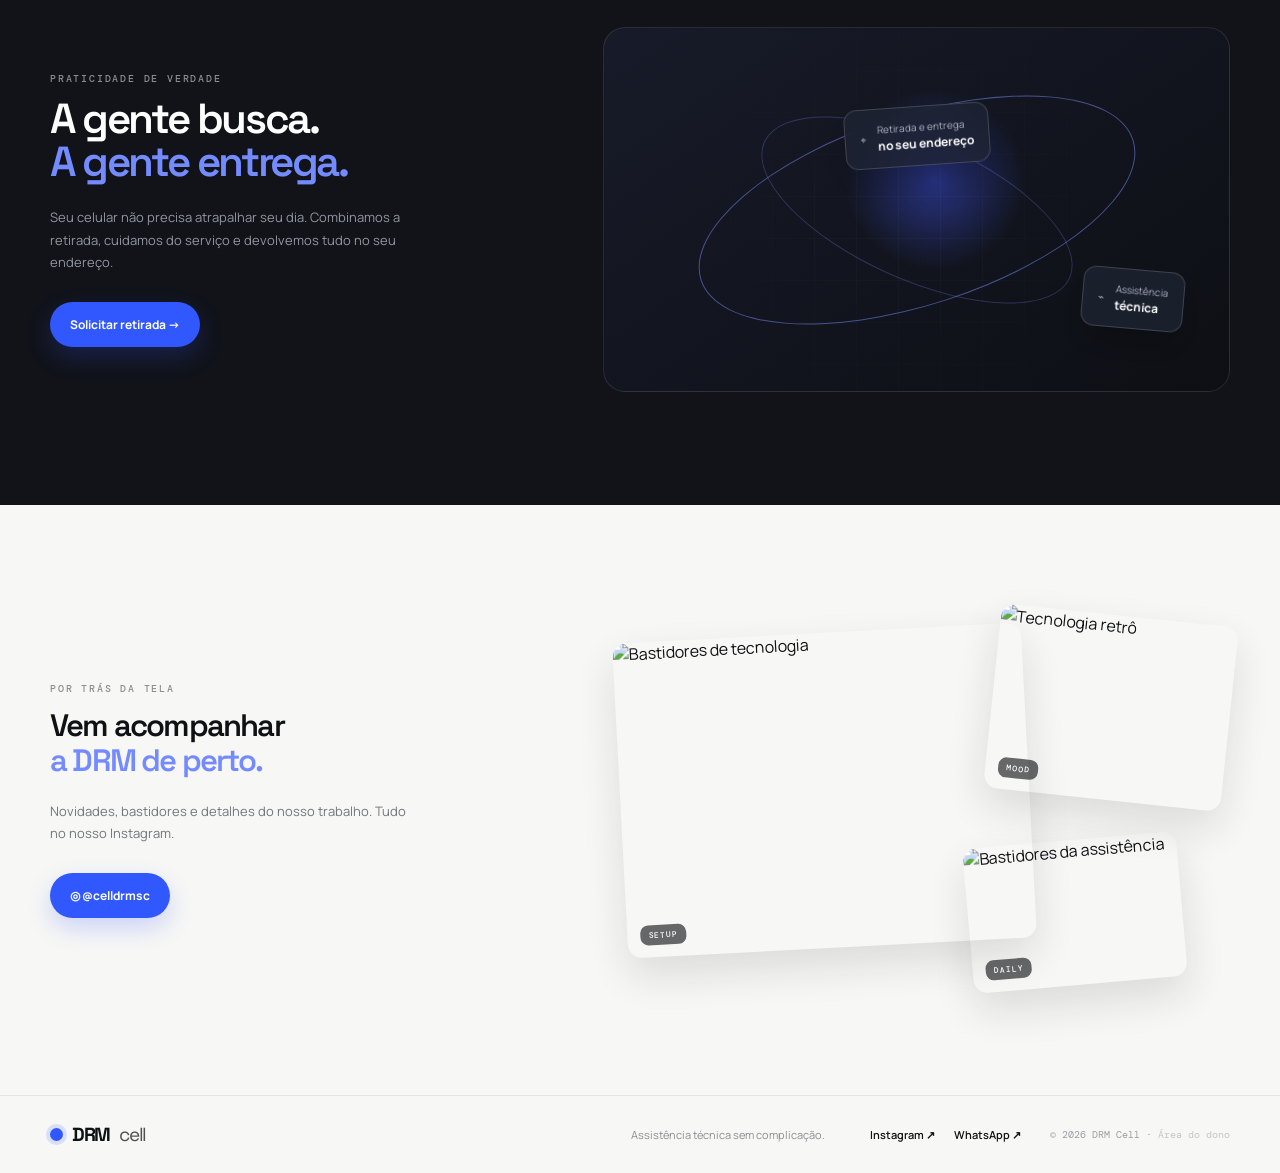
==== commit 70cc8b0a: "Remove endereço do rodapé Co-Authored-By: Claude Sonnet 5.5 <noreply@anthropic.com>" ====
--- a/index.html
+++ b/index.html
@@ -23,7 +23,7 @@
     <section class="delivery" id="retirada"><div class="wrap delivery-grid"><div><div class="kicker">Praticidade de verdade</div><h2>A gente busca.<br><em>A gente entrega.</em></h2><p>Seu celular não precisa atrapalhar seu dia. Combinamos a retirada, cuidamos do serviço e devolvemos tudo no seu endereço.</p><a class="btn primary" href="https://wa.me/5516996464922?text=Ol%C3%A1%20DRM%20Cell%2C%20quero%20saber%20mais%20sobre%20um%20servi%C3%A7o%20ou%20aparelho." target="_blank" rel="noopener">Solicitar retirada →</a></div><div class="visual reveal"><div class="orbit a"></div><div class="orbit b"></div><div class="delivery-card main">⌖ <span>Retirada e entrega<br><strong>no seu endereço</strong></span></div><div class="delivery-card small">⌁ <span>Assistência<br><strong>técnica</strong></span></div></div></div></section>
     <section class="insta"><div class="wrap insta-grid"><div><div class="kicker">Por trás da tela</div><h2>Vem acompanhar<br><em>a DRM de perto.</em></h2><p>Novidades, bastidores e detalhes do nosso trabalho. Tudo no nosso Instagram.</p><a class="btn primary" href="https://www.instagram.com/celldrmsc/" target="_blank" rel="noopener">◎ @celldrmsc</a></div><div class="mosaic reveal"><div class="m1"><img src="https://images.unsplash.com/photo-1517336714731-489689fd1ca8?auto=format&fit=crop&w=800&q=85" alt="Bastidores de tecnologia"><span>setup</span></div><div class="m2"><img src="https://images.unsplash.com/photo-1550745165-9bc0b252726f?auto=format&fit=crop&w=500&q=85" alt="Tecnologia retrô"><span>mood</span></div><div class="m3"><img src="https://images.unsplash.com/photo-1551817958-d9d86fb29431?auto=format&fit=crop&w=500&q=85" alt="Bastidores da assistência"><span>daily</span></div></div></div></section>
   </main>
-  <footer class="footer"><div class="wrap footer-inner"><a class="brand" href="#inicio"><i></i>DRM<span>cell</span></a><div class="footer-copy">Assistência técnica sem complicação.<br><span>R. Miguel Petroni, 3648 · Box 6 · São Carlos/SP</span></div><div class="footer-links"><a href="https://www.instagram.com/celldrmsc/" target="_blank" rel="noopener">Instagram ↗</a><a href="https://wa.me/5516996464922?text=Ol%C3%A1%20DRM%20Cell%2C%20quero%20saber%20mais%20sobre%20um%20servi%C3%A7o%20ou%20aparelho." target="_blank" rel="noopener">WhatsApp ↗</a></div><span class="year">© 2026 DRM Cell · <a href="/calculadora/" rel="nofollow" style="opacity:.55">Área do dono</a></span></div></footer>
+  <footer class="footer"><div class="wrap footer-inner"><a class="brand" href="#inicio"><i></i>DRM<span>cell</span></a><div class="footer-copy">Assistência técnica sem complicação.</div><div class="footer-links"><a href="https://www.instagram.com/celldrmsc/" target="_blank" rel="noopener">Instagram ↗</a><a href="https://wa.me/5516996464922?text=Ol%C3%A1%20DRM%20Cell%2C%20quero%20saber%20mais%20sobre%20um%20servi%C3%A7o%20ou%20aparelho." target="_blank" rel="noopener">WhatsApp ↗</a></div><span class="year">© 2026 DRM Cell · <a href="/calculadora/" rel="nofollow" style="opacity:.55">Área do dono</a></span></div></footer>
   <a class="whatsapp" href="https://wa.me/5516996464922?text=Ol%C3%A1%20DRM%20Cell%2C%20quero%20saber%20mais%20sobre%20um%20servi%C3%A7o%20ou%20aparelho." target="_blank" rel="noopener" aria-label="Falar com a DRM Cell pelo WhatsApp"><svg viewBox="0 0 32 32" width="26" height="26" fill="currentColor" aria-hidden="true"><path d="M16 3C9 3 3.4 8.6 3.4 15.5c0 2.3.6 4.4 1.7 6.3L3 29l7.4-1.9a12.5 12.5 0 0 0 5.6 1.3c6.9 0 12.6-5.6 12.6-12.5S22.9 3 16 3zm0 22.8c-1.8 0-3.6-.5-5.1-1.400l-.4-.2-4.400 1.100 1.200-4.300-.3-.4a10.200 10.200 0 0 1-1.600-5.500C5.400 9.800 10.200 5.200 16 5.200s10.600 4.600 10.600 10.300S21.800 25.800 16 25.800zm5.800-7.600c-.3-.2-1.900-.9-2.200-1s-.5-.2-.7.200c-.2.300-.8 1-1 1.200-.2.200-.4.200-.7.100-.3-.2-1.400-.5-2.600-1.600-1-.9-1.600-1.900-1.800-2.200-.2-.3 0-.5.100-.7l.5-.6c.1-.2.200-.3.300-.5.100-.2 0-.4 0-.6-.1-.2-.7-1.700-1-2.300-.3-.6-.5-.5-.7-.5h-.6c-.2 0-.6.100-.9.400-.3.300-1.200 1.200-1.200 2.900s1.200 3.400 1.400 3.600c.2.200 2.400 3.700 5.800 5.100.8.400 1.500.6 2 .8.800.3 1.600.2 2.200.1.700-.1 1.900-.8 2.200-1.500.3-.7.3-1.400.2-1.500-.1-.1-.3-.2-.6-.4z"/></svg></a>
   <script>
   const io=new IntersectionObserver(es=>es.forEach(e=>{if(e.isIntersecting){e.target.classList.add('in');io.unobserve(e.target)}}),{threshold:.15});
